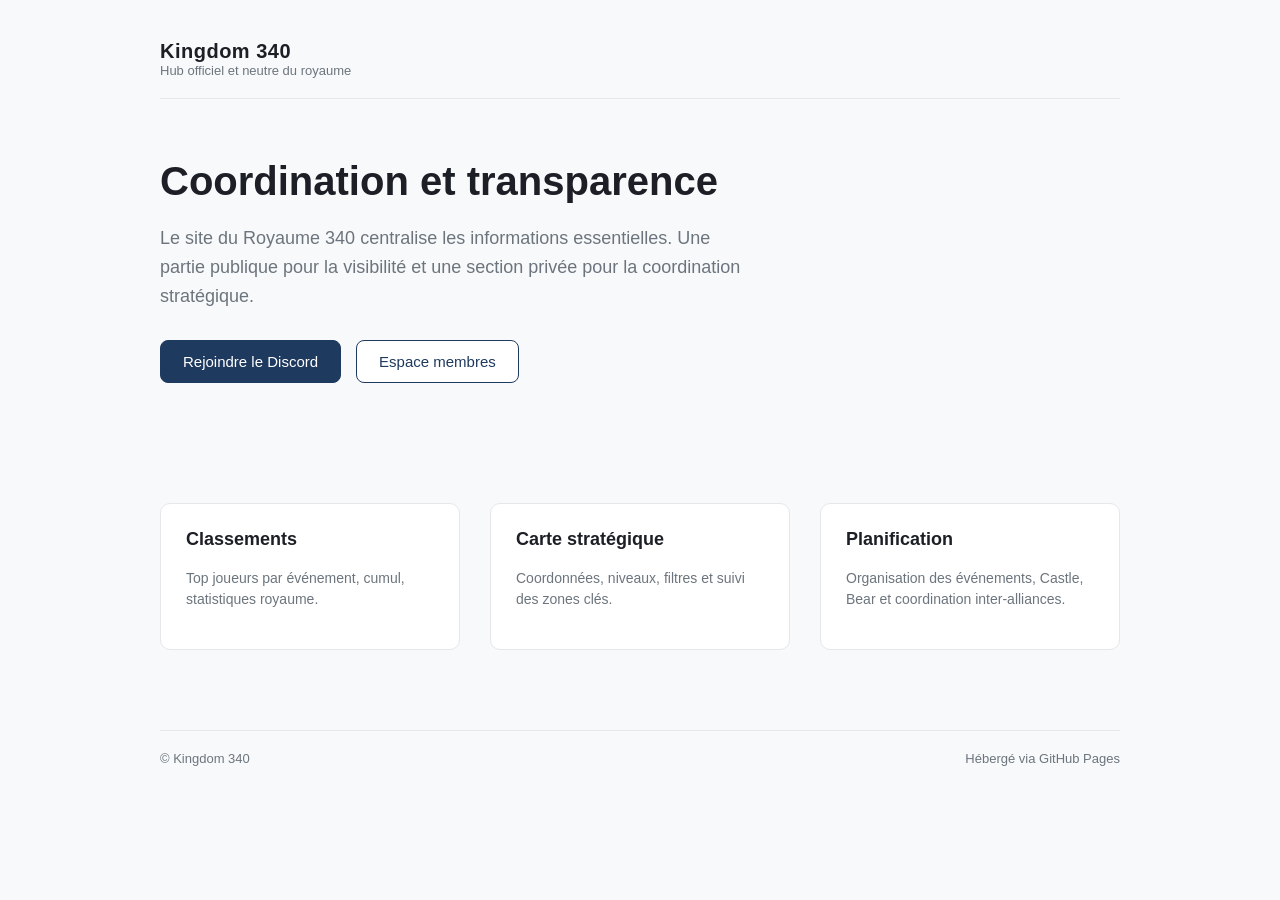
==== index.html @ 5611f3f7 "Update index.html" ====
<!DOCTYPE html>
<html lang="fr">
<head>
  <meta charset="UTF-8">
  <meta name="viewport" content="width=device-width, initial-scale=1">
  <title>Kingdom 340</title>

  <style>
    :root {
      --primary: #1f3a5f;
      --accent: #4f7cac;
      --bg: #f8f9fb;
      --text: #1c1f26;
      --muted: #6c757d;
      --line: #e5e7eb;
    }

    * { box-sizing: border-box; }

    body {
      margin: 0;
      font-family: -apple-system, BlinkMacSystemFont, "Segoe UI", Roboto, Arial, sans-serif;
      background: var(--bg);
      color: var(--text);
    }

    .container {
      max-width: 1000px;
      margin: auto;
      padding: 40px 20px 60px;
    }

    header {
      display: flex;
      justify-content: space-between;
      align-items: center;
      padding-bottom: 20px;
      border-bottom: 1px solid var(--line);
    }

    .logo {
      font-size: 20px;
      font-weight: 600;
      letter-spacing: 0.5px;
    }

    .tag {
      font-size: 13px;
      color: var(--muted);
    }

    .hero {
      padding: 60px 0;
    }

    .hero h1 {
      font-size: 40px;
      margin: 0 0 20px;
      font-weight: 600;
    }

    .hero p {
      font-size: 18px;
      color: var(--muted);
      max-width: 600px;
      line-height: 1.6;
    }

    .buttons {
      margin-top: 30px;
      display: flex;
      gap: 15px;
      flex-wrap: wrap;
    }

    .btn {
      padding: 12px 22px;
      border-radius: 8px;
      text-decoration: none;
      font-weight: 500;
      font-size: 15px;
      transition: 0.2s ease;
      border: 1px solid var(--primary);
    }

    .btn-primary {
      background: var(--primary);
      color: white;
    }

    .btn-primary:hover {
      background: var(--accent);
      border-color: var(--accent);
    }

    .btn-secondary {
      background: white;
      color: var(--primary);
    }

    .btn-secondary:hover {
      background: #eef2f7;
    }

    .sections {
      margin-top: 60px;
      display: grid;
      grid-template-columns: repeat(auto-fit, minmax(250px, 1fr));
      gap: 30px;
    }

    .card {
      background: white;
      padding: 25px;
      border-radius: 10px;
      border: 1px solid var(--line);
    }

    .card h3 {
      margin-top: 0;
      font-size: 18px;
      font-weight: 600;
    }

    .card p {
      color: var(--muted);
      line-height: 1.5;
      font-size: 14px;
    }

    footer {
      margin-top: 80px;
      padding-top: 20px;
      border-top: 1px solid var(--line);
      font-size: 13px;
      color: var(--muted);
      display: flex;
      justify-content: space-between;
      flex-wrap: wrap;
    }

    @media (max-width: 600px) {
      .hero h1 {
        font-size: 30px;
      }
    }

  </style>
</head>

<body>
  <div class="container">

    <header>
      <div>
        <div class="logo">Kingdom 340</div>
        <div class="tag">Hub officiel et neutre du royaume</div>
      </div>
    </header>

    <section class="hero">
      <h1>Coordination et transparence</h1>
      <p>
        Le site du Royaume 340 centralise les informations essentielles.
        Une partie publique pour la visibilité et une section privée pour la coordination stratégique.
      </p>

      <div class="buttons">
        <a href="#" class="btn btn-primary">Rejoindre le Discord</a>
        <a href="#" class="btn btn-secondary">Espace membres</a>
      </div>
    </section>

    <section class="sections">
      <div class="card">
        <h3>Classements</h3>
        <p>Top joueurs par événement, cumul, statistiques royaume.</p>
      </div>

      <div class="card">
        <h3>Carte stratégique</h3>
        <p>Coordonnées, niveaux, filtres et suivi des zones clés.</p>
      </div>

      <div class="card">
        <h3>Planification</h3>
        <p>Organisation des événements, Castle, Bear et coordination inter-alliances.</p>
      </div>
    </section>

    <footer>
      <div>© Kingdom 340</div>
      <div>Hébergé via GitHub Pages</div>
    </footer>

  </div>
</body>
</html>
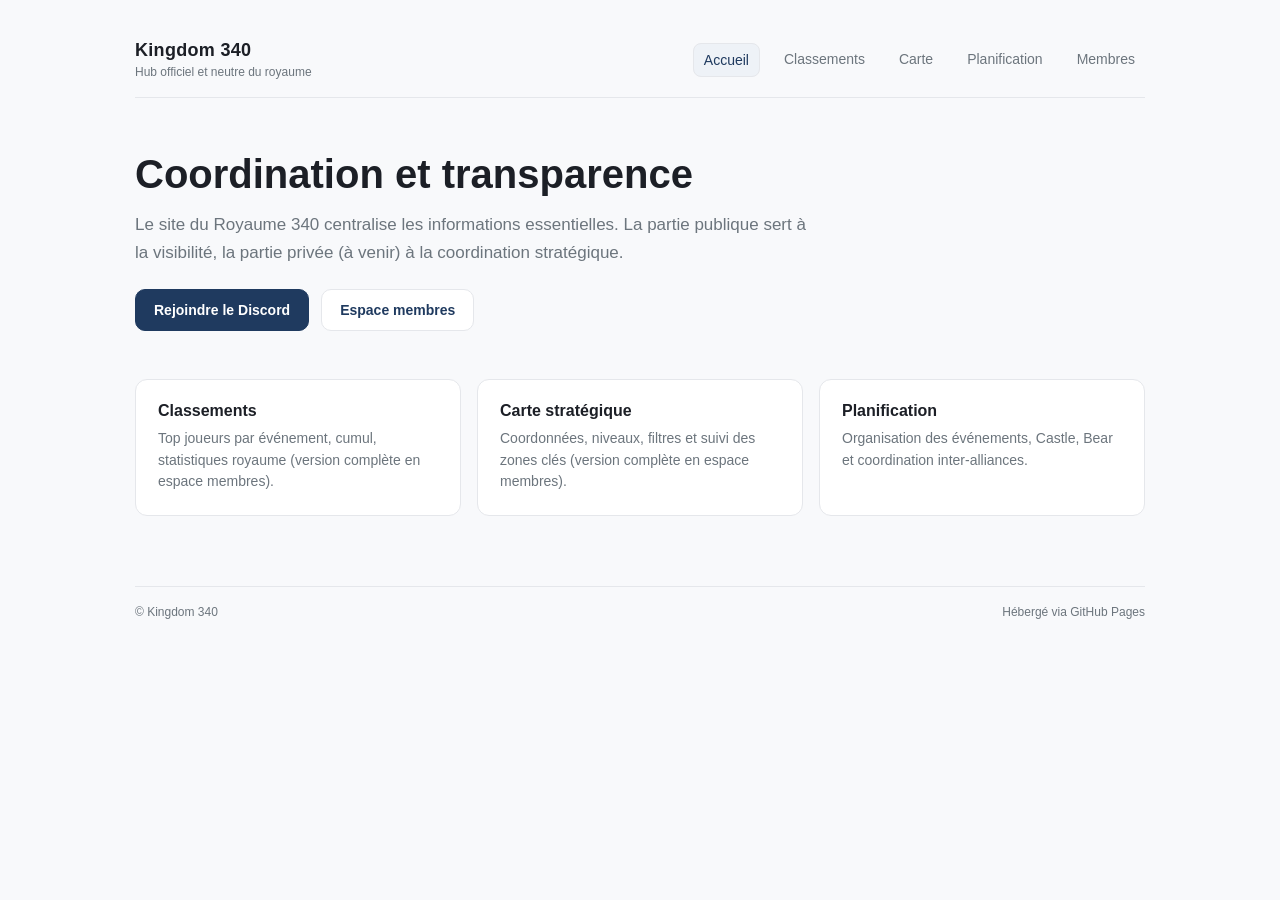
==== commit 47cd2b3d: "Update index.html" ====
--- a/index.html
+++ b/index.html
@@ -4,184 +4,48 @@
   <meta charset="UTF-8">
   <meta name="viewport" content="width=device-width, initial-scale=1">
   <title>Kingdom 340</title>
-
-  <style>
-    :root {
-      --primary: #1f3a5f;
-      --accent: #4f7cac;
-      --bg: #f8f9fb;
-      --text: #1c1f26;
-      --muted: #6c757d;
-      --line: #e5e7eb;
-    }
-
-    * { box-sizing: border-box; }
-
-    body {
-      margin: 0;
-      font-family: -apple-system, BlinkMacSystemFont, "Segoe UI", Roboto, Arial, sans-serif;
-      background: var(--bg);
-      color: var(--text);
-    }
-
-    .container {
-      max-width: 1000px;
-      margin: auto;
-      padding: 40px 20px 60px;
-    }
-
-    header {
-      display: flex;
-      justify-content: space-between;
-      align-items: center;
-      padding-bottom: 20px;
-      border-bottom: 1px solid var(--line);
-    }
-
-    .logo {
-      font-size: 20px;
-      font-weight: 600;
-      letter-spacing: 0.5px;
-    }
-
-    .tag {
-      font-size: 13px;
-      color: var(--muted);
-    }
-
-    .hero {
-      padding: 60px 0;
-    }
-
-    .hero h1 {
-      font-size: 40px;
-      margin: 0 0 20px;
-      font-weight: 600;
-    }
-
-    .hero p {
-      font-size: 18px;
-      color: var(--muted);
-      max-width: 600px;
-      line-height: 1.6;
-    }
-
-    .buttons {
-      margin-top: 30px;
-      display: flex;
-      gap: 15px;
-      flex-wrap: wrap;
-    }
-
-    .btn {
-      padding: 12px 22px;
-      border-radius: 8px;
-      text-decoration: none;
-      font-weight: 500;
-      font-size: 15px;
-      transition: 0.2s ease;
-      border: 1px solid var(--primary);
-    }
-
-    .btn-primary {
-      background: var(--primary);
-      color: white;
-    }
-
-    .btn-primary:hover {
-      background: var(--accent);
-      border-color: var(--accent);
-    }
-
-    .btn-secondary {
-      background: white;
-      color: var(--primary);
-    }
-
-    .btn-secondary:hover {
-      background: #eef2f7;
-    }
-
-    .sections {
-      margin-top: 60px;
-      display: grid;
-      grid-template-columns: repeat(auto-fit, minmax(250px, 1fr));
-      gap: 30px;
-    }
-
-    .card {
-      background: white;
-      padding: 25px;
-      border-radius: 10px;
-      border: 1px solid var(--line);
-    }
-
-    .card h3 {
-      margin-top: 0;
-      font-size: 18px;
-      font-weight: 600;
-    }
-
-    .card p {
-      color: var(--muted);
-      line-height: 1.5;
-      font-size: 14px;
-    }
-
-    footer {
-      margin-top: 80px;
-      padding-top: 20px;
-      border-top: 1px solid var(--line);
-      font-size: 13px;
-      color: var(--muted);
-      display: flex;
-      justify-content: space-between;
-      flex-wrap: wrap;
-    }
-
-    @media (max-width: 600px) {
-      .hero h1 {
-        font-size: 30px;
-      }
-    }
-
-  </style>
+  <link rel="stylesheet" href="css/styles.css">
 </head>
-
 <body>
   <div class="container">
 
-    <header>
-      <div>
-        <div class="logo">Kingdom 340</div>
-        <div class="tag">Hub officiel et neutre du royaume</div>
+    <nav class="navbar">
+      <div class="brand">
+        <div class="title">Kingdom 340</div>
+        <div class="subtitle">Hub officiel et neutre du royaume</div>
       </div>
-    </header>
+
+      <div class="navlinks">
+        <a class="active" href="index.html">Accueil</a>
+        <a href="classements.html">Classements</a>
+        <a href="carte.html">Carte</a>
+        <a href="planification.html">Planification</a>
+        <a href="membres/index.html">Membres</a>
+      </div>
+    </nav>
 
     <section class="hero">
       <h1>Coordination et transparence</h1>
       <p>
         Le site du Royaume 340 centralise les informations essentielles.
-        Une partie publique pour la visibilité et une section privée pour la coordination stratégique.
+        La partie publique sert à la visibilité, la partie privée (à venir) à la coordination stratégique.
       </p>
 
-      <div class="buttons">
-        <a href="#" class="btn btn-primary">Rejoindre le Discord</a>
-        <a href="#" class="btn btn-secondary">Espace membres</a>
+      <div class="actions">
+        <a class="btn primary" href="#" id="discordLink">Rejoindre le Discord</a>
+        <a class="btn secondary" href="membres/index.html">Espace membres</a>
       </div>
     </section>
 
-    <section class="sections">
+    <section class="grid">
       <div class="card">
         <h3>Classements</h3>
-        <p>Top joueurs par événement, cumul, statistiques royaume.</p>
+        <p>Top joueurs par événement, cumul, statistiques royaume (version complète en espace membres).</p>
       </div>
-
       <div class="card">
         <h3>Carte stratégique</h3>
-        <p>Coordonnées, niveaux, filtres et suivi des zones clés.</p>
+        <p>Coordonnées, niveaux, filtres et suivi des zones clés (version complète en espace membres).</p>
       </div>
-
       <div class="card">
         <h3>Planification</h3>
         <p>Organisation des événements, Castle, Bear et coordination inter-alliances.</p>
@@ -194,5 +58,10 @@
     </footer>
 
   </div>
+
+  <script>
+    // Remplace par ton lien d'invitation Discord
+    document.getElementById("discordLink").href = "https://discord.gg/TON_INVIT";
+  </script>
 </body>
 </html>
--- a/css/styles.css
+++ b/css/styles.css
@@ -0,0 +1,185 @@
+:root{
+  --primary:#1f3a5f;
+  --accent:#4f7cac;
+  --bg:#f8f9fb;
+  --text:#1c1f26;
+  --muted:#6c757d;
+  --line:#e5e7eb;
+  --card:#ffffff;
+}
+
+*{box-sizing:border-box}
+html,body{margin:0;padding:0}
+body{
+  font-family:-apple-system,BlinkMacSystemFont,"Segoe UI",Roboto,Arial,sans-serif;
+  background:var(--bg);
+  color:var(--text);
+}
+
+.container{
+  max-width:1050px;
+  margin:0 auto;
+  padding:26px 20px 70px;
+}
+
+.navbar{
+  display:flex;
+  align-items:center;
+  justify-content:space-between;
+  gap:18px;
+  padding:14px 0 18px;
+  border-bottom:1px solid var(--line);
+}
+
+.brand{
+  display:flex;
+  flex-direction:column;
+  gap:4px;
+  min-width:220px;
+}
+.brand .title{
+  font-size:18px;
+  font-weight:700;
+  letter-spacing:.3px;
+}
+.brand .subtitle{
+  font-size:12px;
+  color:var(--muted);
+}
+
+.navlinks{
+  display:flex;
+  gap:14px;
+  flex-wrap:wrap;
+  justify-content:flex-end;
+}
+.navlinks a{
+  text-decoration:none;
+  color:var(--muted);
+  font-size:14px;
+  padding:8px 10px;
+  border-radius:8px;
+  transition:.15s ease;
+}
+.navlinks a:hover{
+  background:#eef2f7;
+  color:var(--text);
+}
+.navlinks a.active{
+  color:var(--primary);
+  background:#eef2f7;
+  border:1px solid var(--line);
+}
+
+.hero{
+  padding:54px 0 0;
+}
+.hero h1{
+  font-size:40px;
+  margin:0 0 14px;
+  font-weight:700;
+}
+.hero p{
+  margin:0;
+  max-width:680px;
+  color:var(--muted);
+  font-size:17px;
+  line-height:1.65;
+}
+
+.actions{
+  margin-top:22px;
+  display:flex;
+  gap:12px;
+  flex-wrap:wrap;
+}
+
+.btn{
+  display:inline-flex;
+  align-items:center;
+  justify-content:center;
+  padding:12px 18px;
+  border-radius:10px;
+  text-decoration:none;
+  font-weight:600;
+  font-size:14px;
+  border:1px solid var(--line);
+  transition:.15s ease;
+}
+
+.btn.primary{
+  background:var(--primary);
+  border-color:var(--primary);
+  color:#fff;
+}
+.btn.primary:hover{
+  background:var(--accent);
+  border-color:var(--accent);
+}
+.btn.secondary{
+  background:#fff;
+  color:var(--primary);
+}
+.btn.secondary:hover{
+  background:#eef2f7;
+}
+
+.grid{
+  margin-top:48px;
+  display:grid;
+  grid-template-columns:repeat(3,1fr);
+  gap:16px;
+}
+.card{
+  background:var(--card);
+  border:1px solid var(--line);
+  border-radius:12px;
+  padding:22px;
+}
+.card h3{
+  margin:0 0 8px;
+  font-size:16px;
+}
+.card p{
+  margin:0;
+  color:var(--muted);
+  font-size:14px;
+  line-height:1.55;
+}
+
+.pageTitle{
+  margin:40px 0 8px;
+  font-size:30px;
+}
+.pageIntro{
+  margin:0 0 26px;
+  color:var(--muted);
+  line-height:1.6;
+  max-width:760px;
+}
+
+.notice{
+  background:#fff;
+  border:1px dashed var(--line);
+  border-radius:12px;
+  padding:18px;
+  color:var(--muted);
+}
+
+footer{
+  margin-top:70px;
+  padding-top:18px;
+  border-top:1px solid var(--line);
+  color:var(--muted);
+  font-size:12px;
+  display:flex;
+  justify-content:space-between;
+  flex-wrap:wrap;
+  gap:10px;
+}
+
+@media (max-width:900px){
+  .grid{grid-template-columns:1fr}
+  .hero h1{font-size:32px}
+  .brand{min-width:auto}
+}
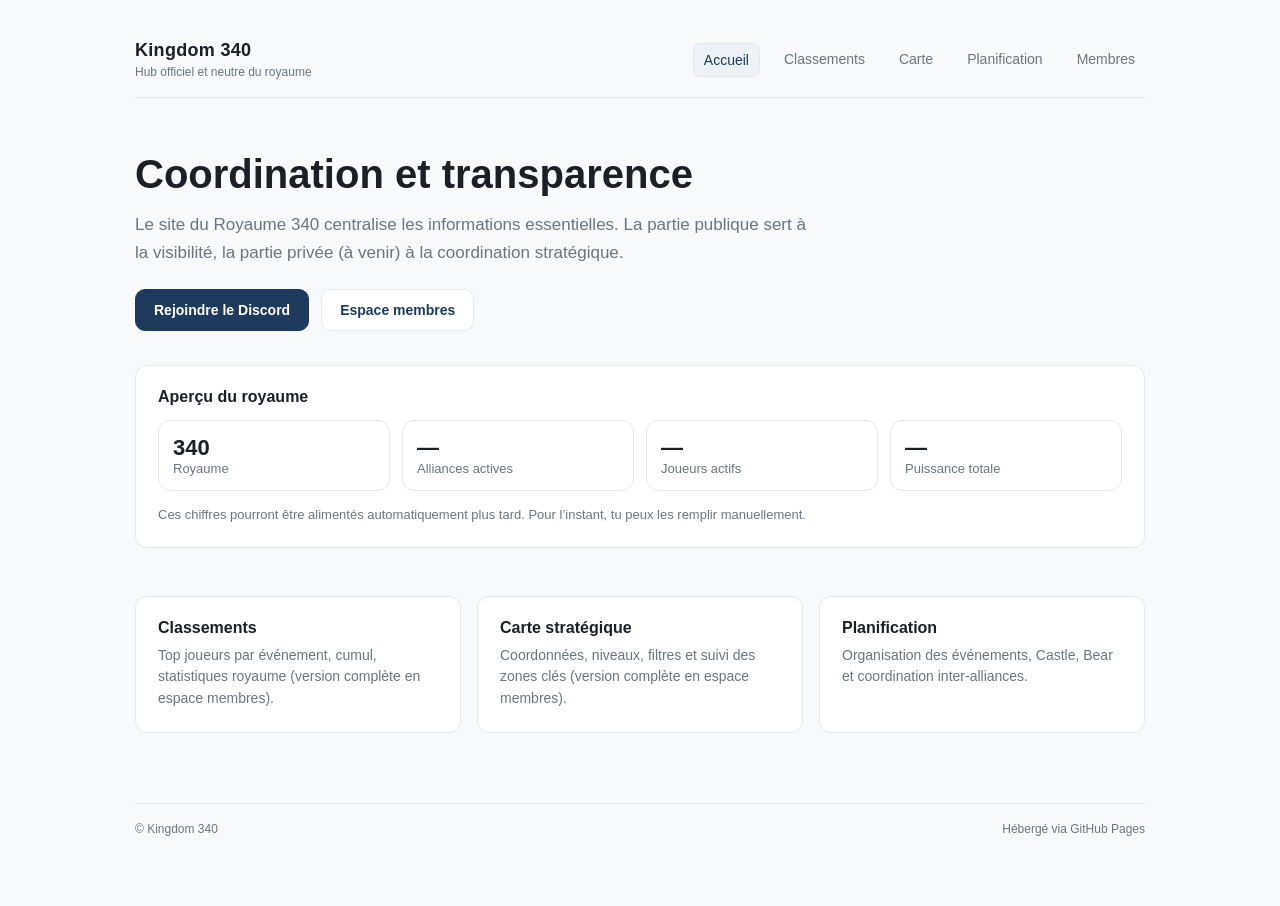
==== commit 221b6b80: "Update index.html" ====
--- a/index.html
+++ b/index.html
@@ -37,20 +37,49 @@
       </div>
     </section>
 
+    <section style="margin-top:34px;">
+  <div class="card">
+    <h3 style="margin:0 0 14px;">Aperçu du royaume</h3>
+    <div style="display:grid; grid-template-columns:repeat(4,1fr); gap:12px;">
+      <div style="border:1px solid var(--line); border-radius:12px; padding:14px;">
+        <div style="font-size:22px; font-weight:700;">340</div>
+        <div style="color:var(--muted); font-size:13px;">Royaume</div>
+      </div>
+      <div style="border:1px solid var(--line); border-radius:12px; padding:14px;">
+        <div style="font-size:22px; font-weight:700;">—</div>
+        <div style="color:var(--muted); font-size:13px;">Alliances actives</div>
+      </div>
+      <div style="border:1px solid var(--line); border-radius:12px; padding:14px;">
+        <div style="font-size:22px; font-weight:700;">—</div>
+        <div style="color:var(--muted); font-size:13px;">Joueurs actifs</div>
+      </div>
+      <div style="border:1px solid var(--line); border-radius:12px; padding:14px;">
+        <div style="font-size:22px; font-weight:700;">—</div>
+        <div style="color:var(--muted); font-size:13px;">Puissance totale</div>
+      </div>
+    </div>
+    <p style="margin:14px 0 0; color:var(--muted); font-size:13px; line-height:1.5;">
+      Ces chiffres pourront être alimentés automatiquement plus tard. Pour l’instant, tu peux les remplir manuellement.
+    </p>
+  </div>
+</section>
+
     <section class="grid">
-      <div class="card">
-        <h3>Classements</h3>
-        <p>Top joueurs par événement, cumul, statistiques royaume (version complète en espace membres).</p>
-      </div>
-      <div class="card">
-        <h3>Carte stratégique</h3>
-        <p>Coordonnées, niveaux, filtres et suivi des zones clés (version complète en espace membres).</p>
-      </div>
-      <div class="card">
-        <h3>Planification</h3>
-        <p>Organisation des événements, Castle, Bear et coordination inter-alliances.</p>
-      </div>
-    </section>
+  <a class="card" href="classements.html" style="text-decoration:none; color:inherit;">
+    <h3>Classements</h3>
+    <p>Top joueurs par événement, cumul, statistiques royaume (version complète en espace membres).</p>
+  </a>
+
+  <a class="card" href="carte.html" style="text-decoration:none; color:inherit;">
+    <h3>Carte stratégique</h3>
+    <p>Coordonnées, niveaux, filtres et suivi des zones clés (version complète en espace membres).</p>
+  </a>
+
+  <a class="card" href="planification.html" style="text-decoration:none; color:inherit;">
+    <h3>Planification</h3>
+    <p>Organisation des événements, Castle, Bear et coordination inter-alliances.</p>
+  </a>
+  </section>
 
     <footer>
       <div>© Kingdom 340</div>
@@ -60,8 +89,7 @@
   </div>
 
   <script>
-    // Remplace par ton lien d'invitation Discord
-    document.getElementById("discordLink").href = "https://discord.gg/TON_INVIT";
+    document.getElementById("discordLink").href = "https://discord.gg/XNJX3MYj";
   </script>
 </body>
 </html>
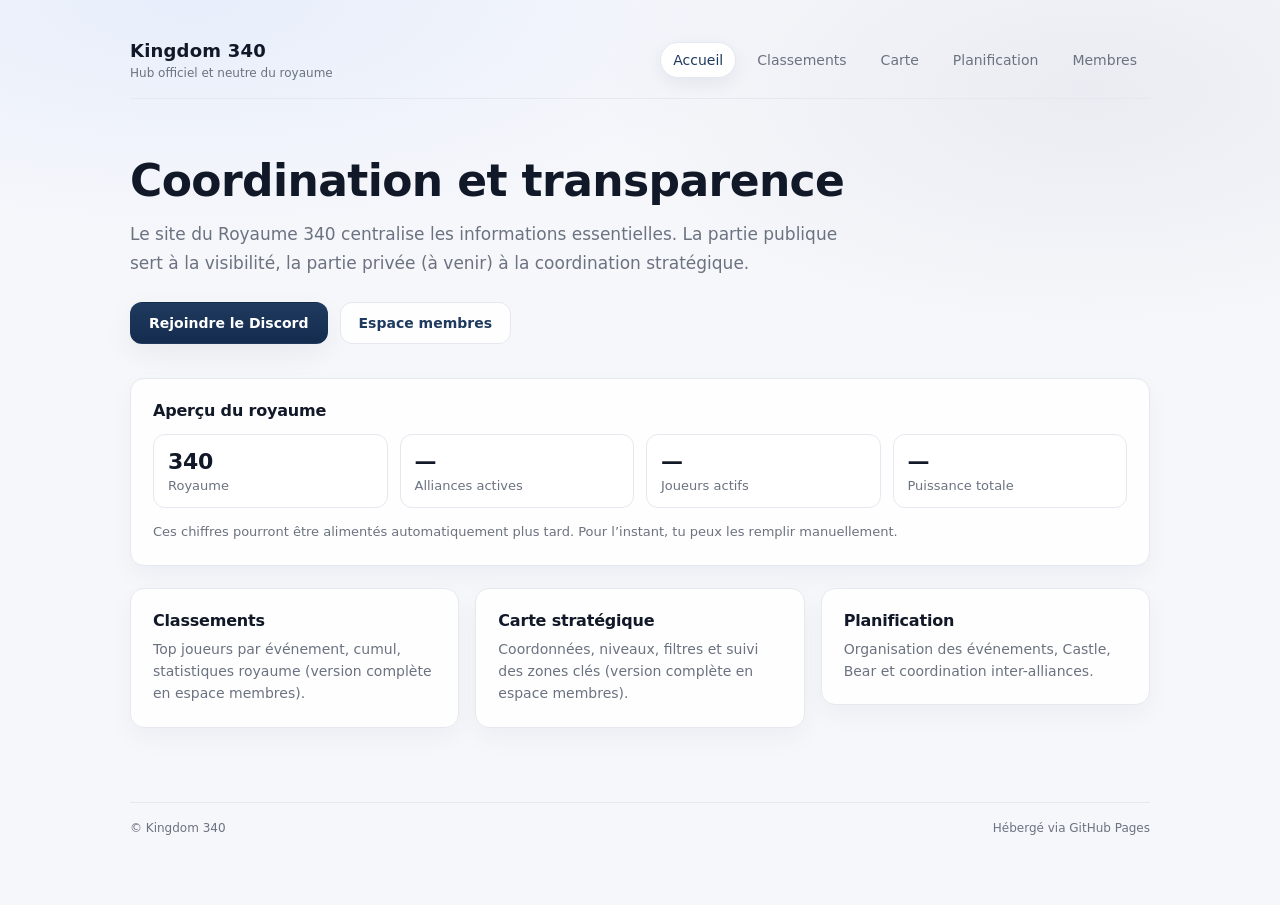
==== commit ca0c115f: "Update index.html" ====
--- a/index.html
+++ b/index.html
@@ -37,49 +37,57 @@
       </div>
     </section>
 
-    <section style="margin-top:34px;">
+<section class="stats">
   <div class="card">
-    <h3 style="margin:0 0 14px;">Aperçu du royaume</h3>
-    <div style="display:grid; grid-template-columns:repeat(4,1fr); gap:12px;">
-      <div style="border:1px solid var(--line); border-radius:12px; padding:14px;">
-        <div style="font-size:22px; font-weight:700;">340</div>
-        <div style="color:var(--muted); font-size:13px;">Royaume</div>
+    <h3 style="margin:0 0 0;">Aperçu du royaume</h3>
+
+    <div class="statsGrid">
+      <div class="statItem">
+        <div class="statValue">340</div>
+        <div class="statLabel">Royaume</div>
       </div>
-      <div style="border:1px solid var(--line); border-radius:12px; padding:14px;">
-        <div style="font-size:22px; font-weight:700;">—</div>
-        <div style="color:var(--muted); font-size:13px;">Alliances actives</div>
+      <div class="statItem">
+        <div class="statValue">—</div>
+        <div class="statLabel">Alliances actives</div>
       </div>
-      <div style="border:1px solid var(--line); border-radius:12px; padding:14px;">
-        <div style="font-size:22px; font-weight:700;">—</div>
-        <div style="color:var(--muted); font-size:13px;">Joueurs actifs</div>
+      <div class="statItem">
+        <div class="statValue">—</div>
+        <div class="statLabel">Joueurs actifs</div>
       </div>
-      <div style="border:1px solid var(--line); border-radius:12px; padding:14px;">
-        <div style="font-size:22px; font-weight:700;">—</div>
-        <div style="color:var(--muted); font-size:13px;">Puissance totale</div>
+      <div class="statItem">
+        <div class="statValue">—</div>
+        <div class="statLabel">Puissance totale</div>
       </div>
     </div>
-    <p style="margin:14px 0 0; color:var(--muted); font-size:13px; line-height:1.5;">
+
+    <p style="margin:14px 0 0; color:var(--muted); font-size:13px; line-height:1.6;">
       Ces chiffres pourront être alimentés automatiquement plus tard. Pour l’instant, tu peux les remplir manuellement.
     </p>
   </div>
 </section>
 
-    <section class="grid">
-  <a class="card" href="classements.html" style="text-decoration:none; color:inherit;">
-    <h3>Classements</h3>
-    <p>Top joueurs par événement, cumul, statistiques royaume (version complète en espace membres).</p>
+<section class="grid">
+  <a class="cardLink" href="classements.html">
+    <div class="card">
+      <h3>Classements</h3>
+      <p>Top joueurs par événement, cumul, statistiques royaume (version complète en espace membres).</p>
+    </div>
   </a>
 
-  <a class="card" href="carte.html" style="text-decoration:none; color:inherit;">
-    <h3>Carte stratégique</h3>
-    <p>Coordonnées, niveaux, filtres et suivi des zones clés (version complète en espace membres).</p>
+  <a class="cardLink" href="carte.html">
+    <div class="card">
+      <h3>Carte stratégique</h3>
+      <p>Coordonnées, niveaux, filtres et suivi des zones clés (version complète en espace membres).</p>
+    </div>
   </a>
 
-  <a class="card" href="planification.html" style="text-decoration:none; color:inherit;">
-    <h3>Planification</h3>
-    <p>Organisation des événements, Castle, Bear et coordination inter-alliances.</p>
+  <a class="cardLink" href="planification.html">
+    <div class="card">
+      <h3>Planification</h3>
+      <p>Organisation des événements, Castle, Bear et coordination inter-alliances.</p>
+    </div>
   </a>
-  </section>
+</section>
 
     <footer>
       <div>© Kingdom 340</div>
--- a/css/styles.css
+++ b/css/styles.css
@@ -1,27 +1,34 @@
 :root{
   --primary:#1f3a5f;
-  --accent:#4f7cac;
-  --bg:#f8f9fb;
-  --text:#1c1f26;
-  --muted:#6c757d;
-  --line:#e5e7eb;
+  --accent:#3b82f6; /* bleu plus moderne et net */
+  --bg:#f6f7fb;
+  --text:#111827;
+  --muted:#6b7280;
+  --line:#e6e8ef;
   --card:#ffffff;
+
+  --radius:14px;
+  --shadow: 0 10px 30px rgba(17,24,39,.06);
+  --shadow2: 0 12px 36px rgba(17,24,39,.10);
 }
 
 *{box-sizing:border-box}
 html,body{margin:0;padding:0}
 body{
-  font-family:-apple-system,BlinkMacSystemFont,"Segoe UI",Roboto,Arial,sans-serif;
-  background:var(--bg);
+  font-family: ui-sans-serif, system-ui, -apple-system, "Segoe UI", Roboto, Arial, sans-serif;
+  background: radial-gradient(1000px 400px at 15% 0%, rgba(59,130,246,.08), transparent 60%),
+              radial-gradient(900px 450px at 85% 10%, rgba(31,58,95,.06), transparent 55%),
+              var(--bg);
   color:var(--text);
 }
 
 .container{
-  max-width:1050px;
+  max-width:1060px;
   margin:0 auto;
   padding:26px 20px 70px;
 }
 
+/* Navbar */
 .navbar{
   display:flex;
   align-items:center;
@@ -34,13 +41,13 @@
 .brand{
   display:flex;
   flex-direction:column;
-  gap:4px;
-  min-width:220px;
+  gap:5px;
+  min-width:240px;
 }
 .brand .title{
   font-size:18px;
-  font-weight:700;
-  letter-spacing:.3px;
+  font-weight:800;
+  letter-spacing:.2px;
 }
 .brand .subtitle{
   font-size:12px;
@@ -49,46 +56,53 @@
 
 .navlinks{
   display:flex;
-  gap:14px;
+  gap:8px;
   flex-wrap:wrap;
   justify-content:flex-end;
+  align-items:center;
 }
 .navlinks a{
   text-decoration:none;
   color:var(--muted);
   font-size:14px;
-  padding:8px 10px;
-  border-radius:8px;
+  padding:9px 12px;
+  border-radius:999px;
+  border:1px solid transparent;
   transition:.15s ease;
 }
 .navlinks a:hover{
-  background:#eef2f7;
+  background:rgba(255,255,255,.8);
+  border-color:var(--line);
   color:var(--text);
 }
 .navlinks a.active{
+  background:#ffffff;
+  border-color:var(--line);
   color:var(--primary);
-  background:#eef2f7;
-  border:1px solid var(--line);
-}
-
+  box-shadow: 0 6px 18px rgba(17,24,39,.06);
+}
+
+/* Hero */
 .hero{
-  padding:54px 0 0;
+  padding:56px 0 0;
 }
 .hero h1{
-  font-size:40px;
+  font-size:44px;
   margin:0 0 14px;
-  font-weight:700;
+  font-weight:900;
+  letter-spacing:-.6px;
 }
 .hero p{
   margin:0;
-  max-width:680px;
+  max-width:720px;
   color:var(--muted);
   font-size:17px;
-  line-height:1.65;
-}
-
+  line-height:1.7;
+}
+
+/* Buttons */
 .actions{
-  margin-top:22px;
+  margin-top:24px;
   display:flex;
   gap:12px;
   flex-wrap:wrap;
@@ -99,75 +113,129 @@
   align-items:center;
   justify-content:center;
   padding:12px 18px;
-  border-radius:10px;
+  border-radius:12px;
   text-decoration:none;
-  font-weight:600;
+  font-weight:800;
   font-size:14px;
   border:1px solid var(--line);
   transition:.15s ease;
 }
 
 .btn.primary{
-  background:var(--primary);
-  border-color:var(--primary);
+  background:linear-gradient(180deg, var(--primary), #142c4e);
+  border-color:transparent;
   color:#fff;
+  box-shadow: var(--shadow);
 }
 .btn.primary:hover{
-  background:var(--accent);
-  border-color:var(--accent);
+  transform: translateY(-1px);
+  box-shadow: var(--shadow2);
 }
 .btn.secondary{
-  background:#fff;
+  background:rgba(255,255,255,.9);
   color:var(--primary);
 }
 .btn.secondary:hover{
-  background:#eef2f7;
-}
-
+  background:#ffffff;
+  transform: translateY(-1px);
+  box-shadow: var(--shadow);
+}
+
+/* Cards & grid */
 .grid{
-  margin-top:48px;
+  margin-top:22px;
   display:grid;
   grid-template-columns:repeat(3,1fr);
   gap:16px;
 }
+
 .card{
-  background:var(--card);
+  background:rgba(255,255,255,.85);
   border:1px solid var(--line);
-  border-radius:12px;
+  border-radius:var(--radius);
   padding:22px;
-}
+  box-shadow: 0 10px 26px rgba(17,24,39,.04);
+}
+
 .card h3{
   margin:0 0 8px;
   font-size:16px;
-}
+  letter-spacing:-.2px;
+}
+
 .card p{
   margin:0;
   color:var(--muted);
   font-size:14px;
-  line-height:1.55;
-}
-
+  line-height:1.6;
+}
+
+/* Clickable cards */
+.cardLink{
+  text-decoration:none;
+  color:inherit;
+  display:block;
+  transition:.15s ease;
+}
+.cardLink:hover{
+  transform: translateY(-2px);
+}
+.cardLink:hover .card{
+  box-shadow: 0 14px 34px rgba(17,24,39,.08);
+}
+
+/* Kingdom stats block */
+.stats{
+  margin-top:34px;
+}
+.statsGrid{
+  display:grid;
+  grid-template-columns:repeat(4,1fr);
+  gap:12px;
+  margin-top:14px;
+}
+.statItem{
+  border:1px solid var(--line);
+  border-radius:12px;
+  padding:14px;
+  background:rgba(255,255,255,.9);
+}
+.statValue{
+  font-size:22px;
+  font-weight:900;
+  letter-spacing:-.3px;
+}
+.statLabel{
+  color:var(--muted);
+  font-size:13px;
+  margin-top:4px;
+}
+
+/* Pages */
 .pageTitle{
-  margin:40px 0 8px;
-  font-size:30px;
+  margin:40px 0 10px;
+  font-size:32px;
+  font-weight:900;
+  letter-spacing:-.4px;
 }
 .pageIntro{
   margin:0 0 26px;
   color:var(--muted);
-  line-height:1.6;
-  max-width:760px;
+  line-height:1.7;
+  max-width:780px;
 }
 
 .notice{
-  background:#fff;
+  background:rgba(255,255,255,.9);
   border:1px dashed var(--line);
-  border-radius:12px;
+  border-radius:var(--radius);
   padding:18px;
   color:var(--muted);
 }
 
+/* Footer */
 footer{
-  margin-top:70px;
+  margin-top:74px;
   padding-top:18px;
   border-top:1px solid var(--line);
   color:var(--muted);
@@ -178,8 +246,13 @@
   gap:10px;
 }
 
-@media (max-width:900px){
+/* Responsive */
+@media (max-width: 980px){
   .grid{grid-template-columns:1fr}
-  .hero h1{font-size:32px}
+  .statsGrid{grid-template-columns:1fr 1fr}
+  .hero h1{font-size:36px}
   .brand{min-width:auto}
 }
+@media (max-width: 520px){
+  .statsGrid{grid-template-columns:1fr}
+}
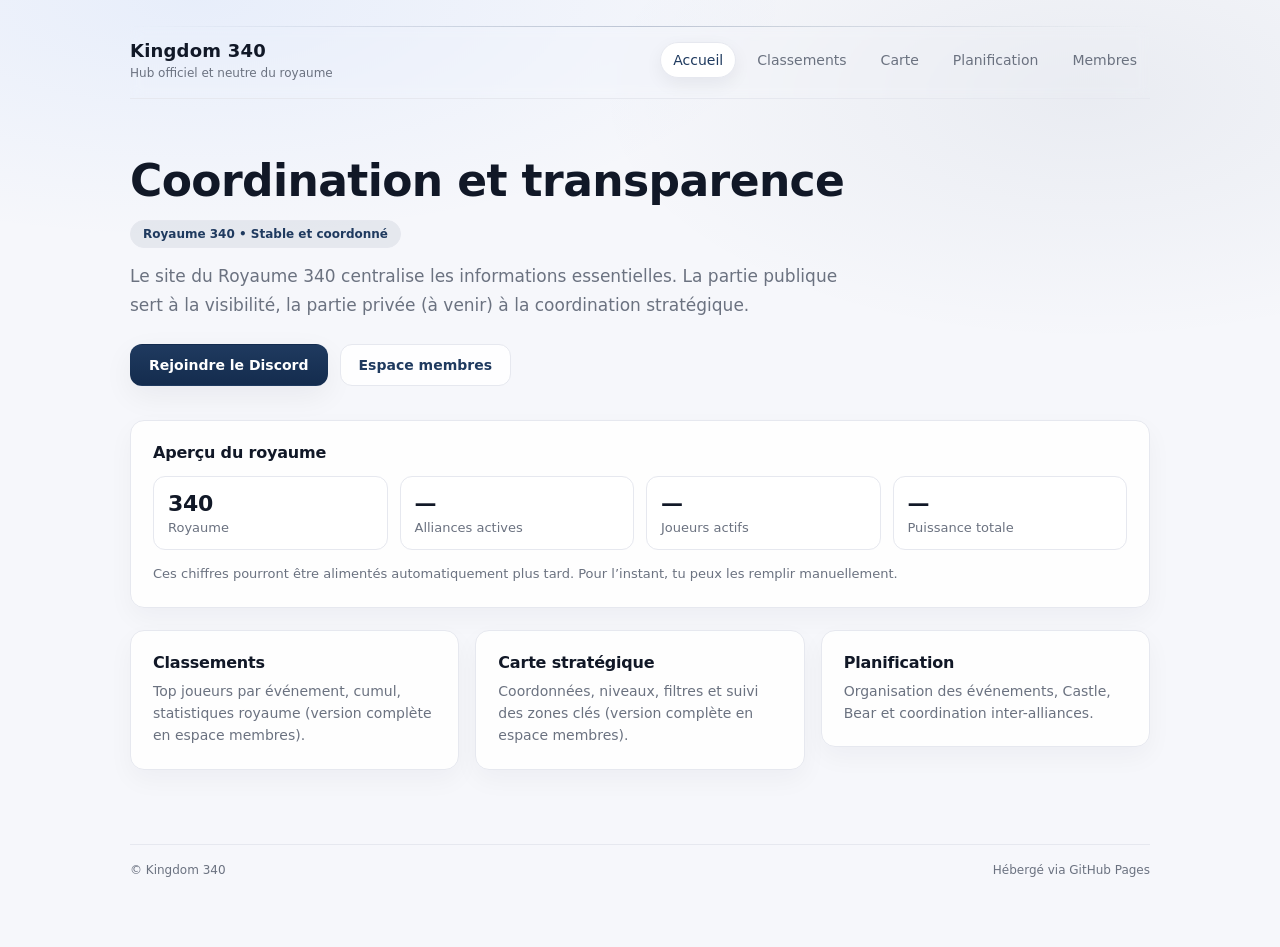
==== commit 99c485d0: "Update index.html" ====
--- a/index.html
+++ b/index.html
@@ -26,6 +26,20 @@
 
     <section class="hero">
       <h1>Coordination et transparence</h1>
+      <div style="margin-bottom:14px;">
+  <span style="
+    display:inline-block;
+    padding:6px 12px;
+    font-size:12px;
+    font-weight:600;
+    border-radius:999px;
+    background:rgba(31,58,95,.08);
+    color:var(--primary);
+    border:1px solid var(--line);
+  ">
+    Royaume 340 • Stable et coordonné
+  </span>
+</div>
       <p>
         Le site du Royaume 340 centralise les informations essentielles.
         La partie publique sert à la visibilité, la partie privée (à venir) à la coordination stratégique.
--- a/css/styles.css
+++ b/css/styles.css
@@ -30,6 +30,7 @@
 
 /* Navbar */
 .navbar{
+  position: relative;
   display:flex;
   align-items:center;
   justify-content:space-between;
@@ -256,3 +257,31 @@
 @media (max-width: 520px){
   .statsGrid{grid-template-columns:1fr}
 }
+.navbar{
+  backdrop-filter: blur(6px);
+}
+
+.navbar::after{
+  content:"";
+  display:block;
+  position:absolute;
+  left:0;
+  right:0;
+  top:0;
+  height:1px;
+  background:linear-gradient(to right, transparent, rgba(31,58,95,.25), transparent);
+}
+.hero{
+  animation: fadeInUp .6s ease;
+}
+
+@keyframes fadeInUp{
+  from{
+    opacity:0;
+    transform: translateY(10px);
+  }
+  to{
+    opacity:1;
+    transform: translateY(0);
+  }
+}
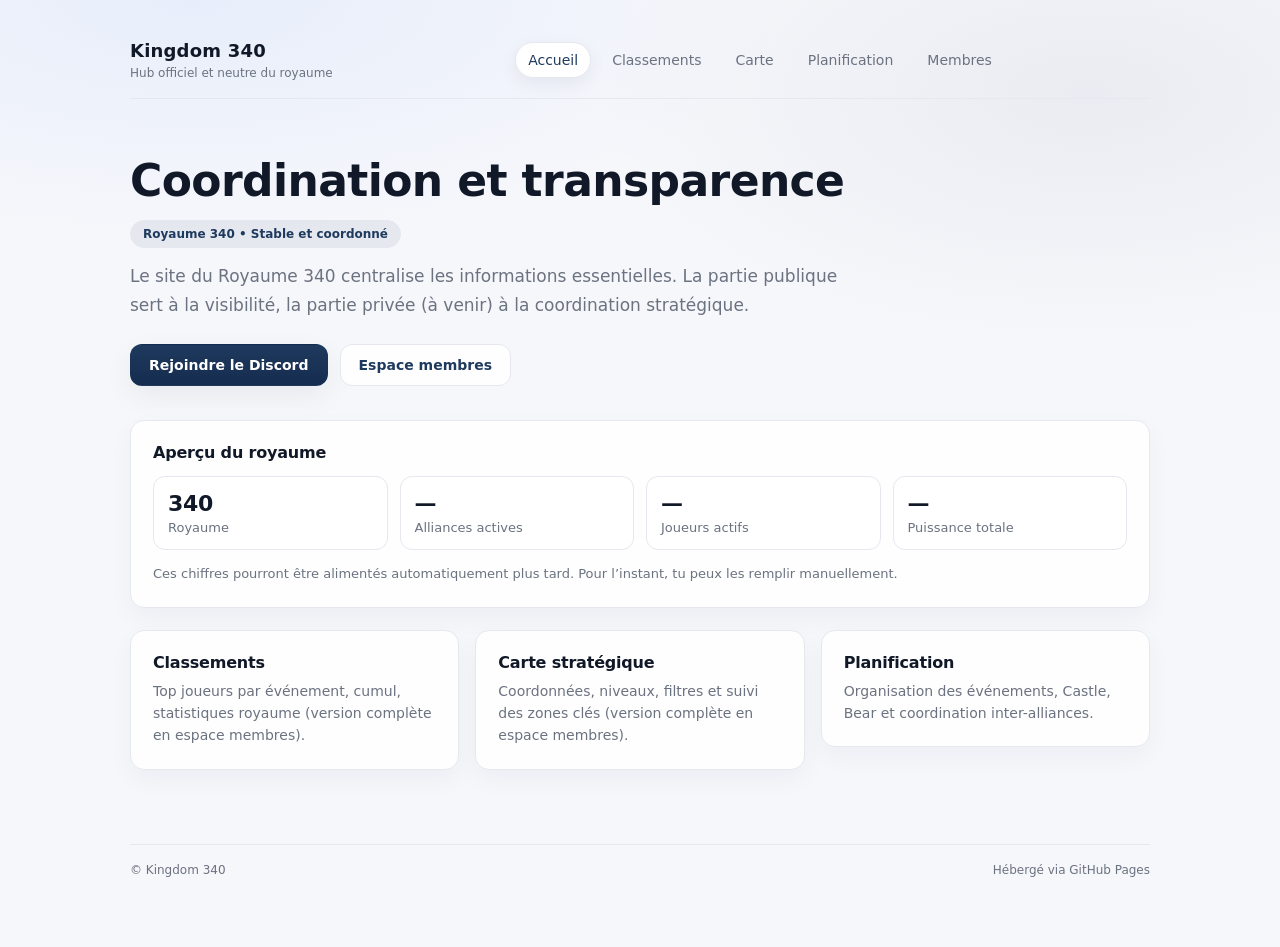
==== commit 5aed41cb: "Update index.html" ====
--- a/index.html
+++ b/index.html
@@ -26,17 +26,17 @@
 
     <section class="hero">
       <h1>Coordination et transparence</h1>
-      <div style="margin-bottom:14px;">
-  <span style="
-    display:inline-block;
-    padding:6px 12px;
-    font-size:12px;
-    font-weight:600;
-    border-radius:999px;
-    background:rgba(31,58,95,.08);
-    color:var(--primary);
-    border:1px solid var(--line);
-  ">
+     <div style="margin-bottom:14px;">
+      <span style="
+        display:inline-block;
+        padding:6px 12px;
+        font-size:12px;
+        font-weight:600;
+        border-radius:999px;
+        background:rgba(31,58,95,.08);
+        color:var(--primary);
+        border:1px solid var(--line);
+      ">
     Royaume 340 • Stable et coordonné
   </span>
 </div>
@@ -53,7 +53,7 @@
 
 <section class="stats">
   <div class="card">
-    <h3 style="margin:0 0 0;">Aperçu du royaume</h3>
+    <h3 style="margin:0;">Aperçu du royaume</h3>
 
     <div class="statsGrid">
       <div class="statItem">
--- a/css/styles.css
+++ b/css/styles.css
@@ -257,13 +257,11 @@
 @media (max-width: 520px){
   .statsGrid{grid-template-columns:1fr}
 }
-.navbar{
-  backdrop-filter: blur(6px);
-}
 
 .navbar::after{
   content:"";
   display:block;
+  backdrop-filter: blur(6px)
   position:absolute;
   left:0;
   right:0;
